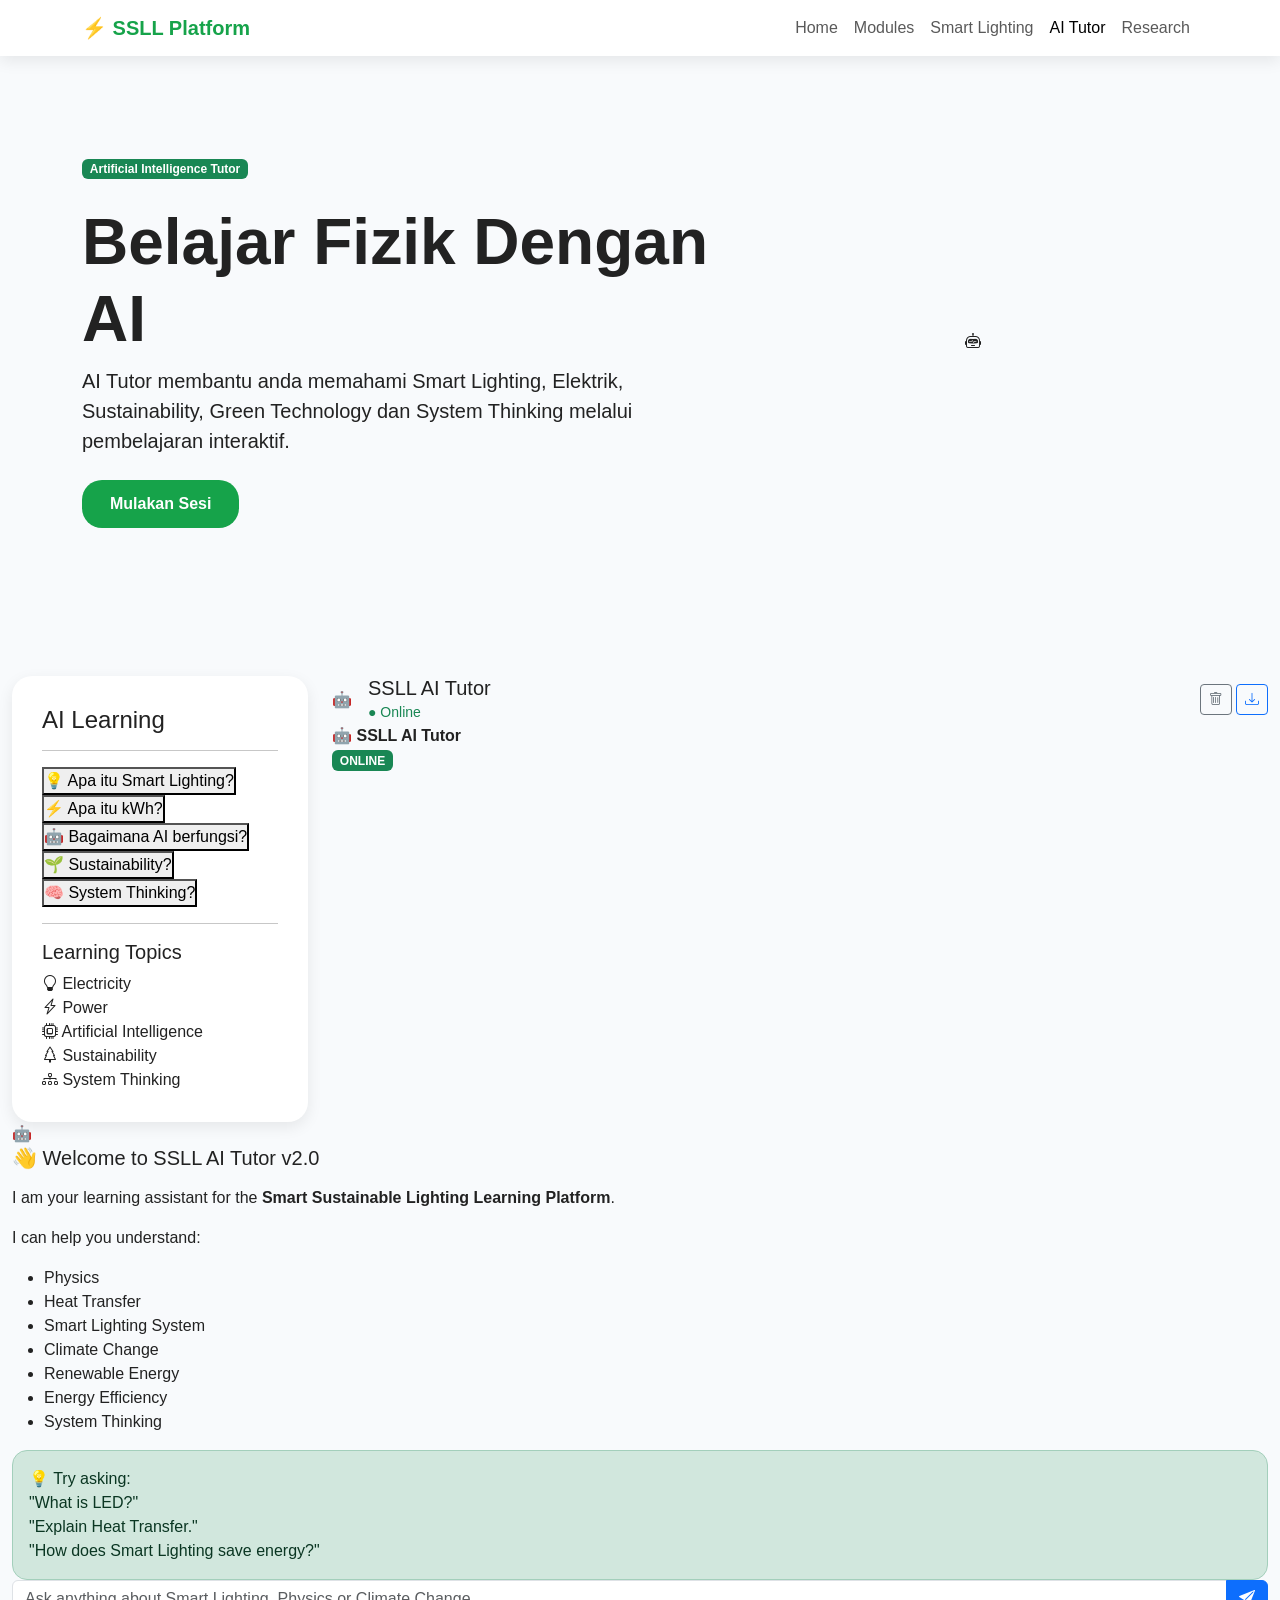
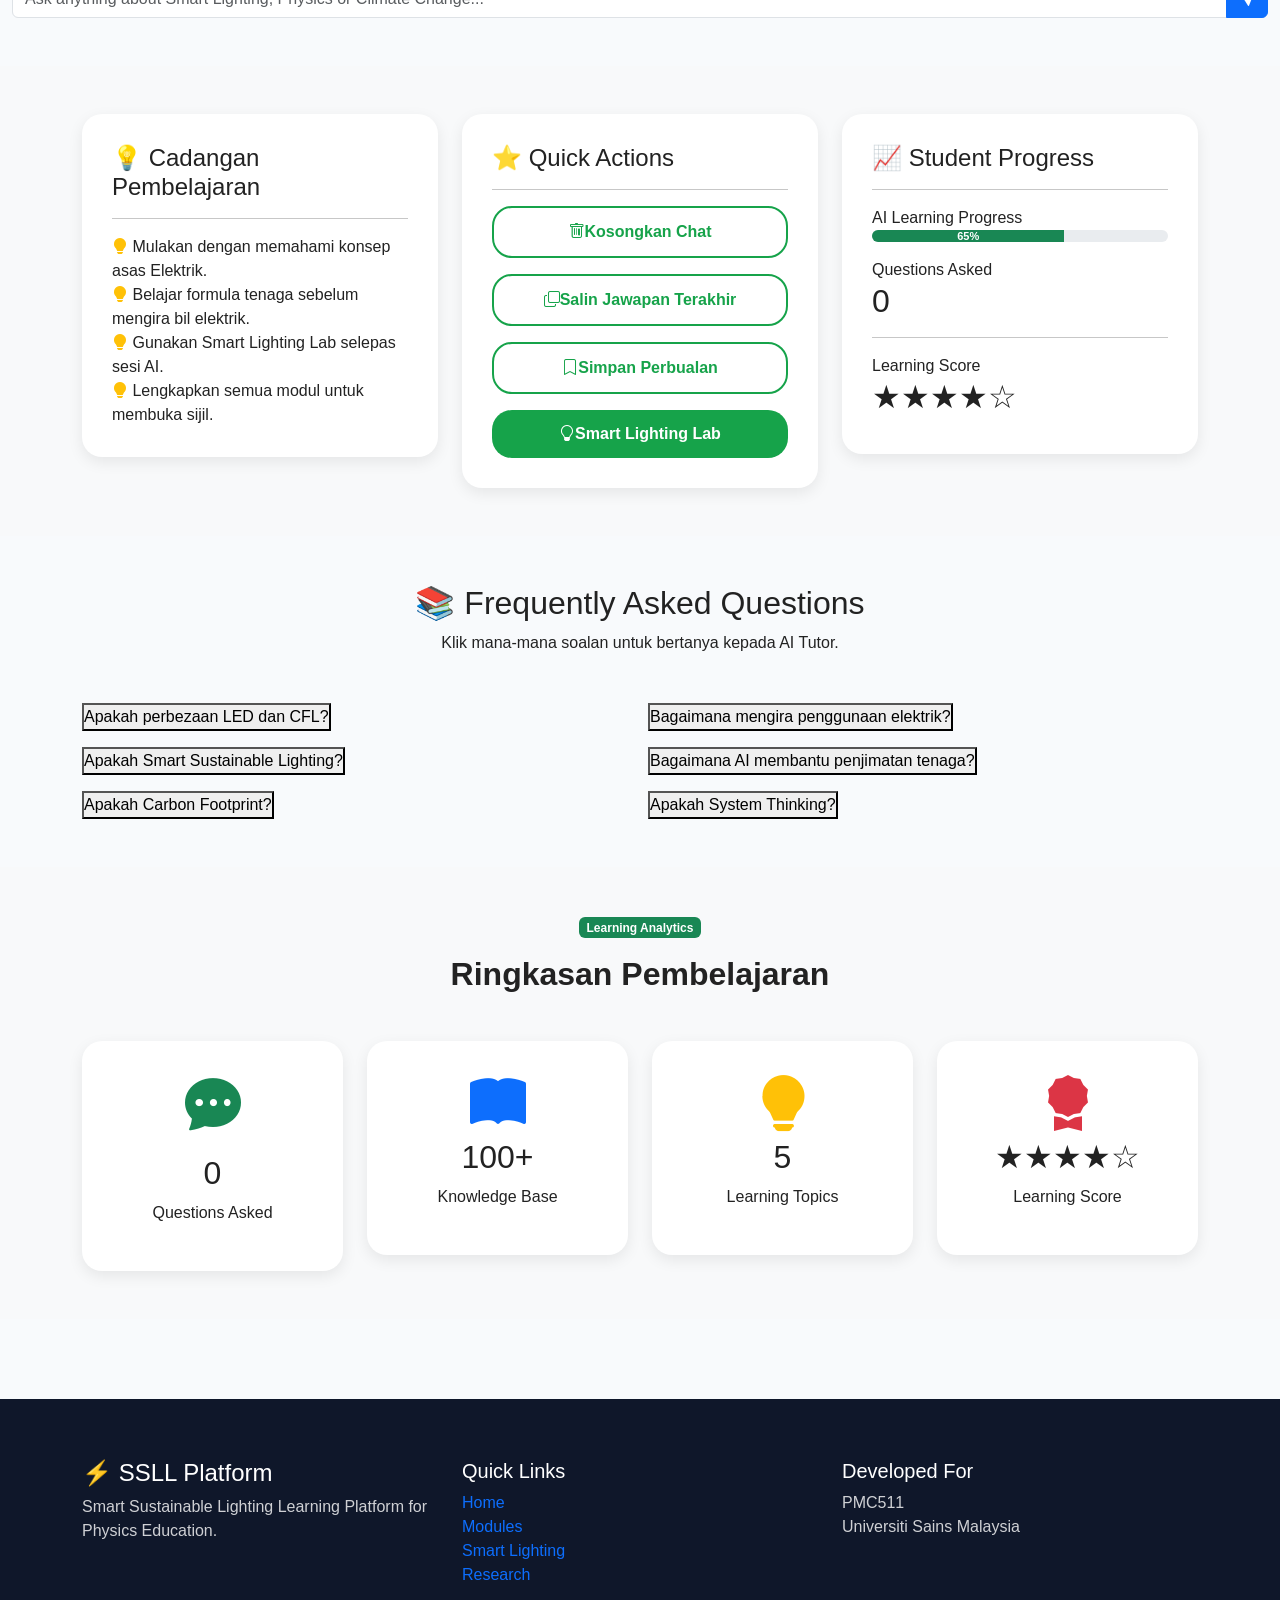
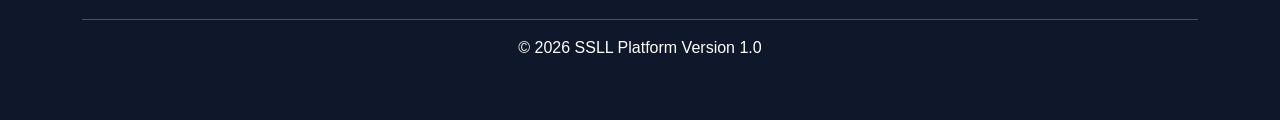
==== pages/ai-tutor.html @ 69289b0b "Initial SSLL Platform Final" ====
<!DOCTYPE html>
<html lang="ms">

<head>

<meta charset="UTF-8">
<meta name="viewport" content="width=device-width, initial-scale=1.0">

<title>AI Tutor | SSLL Platform</title>

<link href="https://cdn.jsdelivr.net/npm/bootstrap@5.3.3/dist/css/bootstrap.min.css" rel="stylesheet">

<link href="https://cdn.jsdelivr.net/npm/bootstrap-icons@1.11.3/font/bootstrap-icons.css" rel="stylesheet">

<link rel="stylesheet" href="../css/base/variables.css">
<link rel="stylesheet" href="../css/base/reset.css">
<link rel="stylesheet" href="../css/base/typography.css">

<link rel="stylesheet" href="../css/components/buttons.css">
<link rel="stylesheet" href="../css/components/cards.css">
<link rel="stylesheet" href="../css/components/navbar.css">

<link rel="stylesheet" href="../css/style.css">
<link rel="stylesheet" href="../css/responsive.css">

</head>

<body>

<nav class="navbar navbar-expand-lg ssll-navbar sticky-top">

<div class="container">

<a class="navbar-brand"

href="../index.html">

⚡ SSLL Platform

</a>

<button

class="navbar-toggler"

data-bs-toggle="collapse"

data-bs-target="#nav">

<span class="navbar-toggler-icon"></span>

</button>

<div

class="collapse navbar-collapse"

id="nav">

<ul class="navbar-nav ms-auto">

<li class="nav-item">

<a class="nav-link"

href="../index.html">

Home

</a>

</li>

<li class="nav-item">

<a class="nav-link"

href="modules.html">

Modules

</a>

</li>

<li class="nav-item">

<a class="nav-link"

href="smart-lighting.html">

Smart Lighting

</a>

</li>

<li class="nav-item">

<a class="nav-link active"

href="ai-tutor.html">

AI Tutor

</a>

</li>

<li class="nav-item">

<a class="nav-link"

href="research.html">

Research

</a>

</li>

</ul>

</div>

</div>

</nav>

<section class="hero ai-hero">

<div class="container">

<div class="row align-items-center">

<div class="col-lg-7">

<span class="badge bg-success">

Artificial Intelligence Tutor

</span>

<h1 class="display-3 fw-bold mt-4">

Belajar Fizik Dengan AI

</h1>

<p class="lead">

AI Tutor membantu anda memahami Smart Lighting, Elektrik, Sustainability, Green Technology dan System Thinking melalui pembelajaran interaktif.

</p>

<div class="mt-4">

<a

href="#chat"

class="ssll-btn">

Mulakan Sesi

</a>

</div>

</div>

<div class="col-lg-5 text-center">

<i class="bi bi-robot ai-robot"></i>

</div>

</div>

</div>

</section>

<section

id="chat"

class="py-5">

<div class="container-fluid">

<div class="row">

<div class="col-lg-3">

<div class="ssll-card sidebar-card">

<h4>

AI Learning

</h4>

<hr>

<button class="quick-btn">

💡 Apa itu Smart Lighting?

</button>

<button class="quick-btn">

⚡ Apa itu kWh?

</button>

<button class="quick-btn">

🤖 Bagaimana AI berfungsi?

</button>

<button class="quick-btn">

🌱 Sustainability?

</button>

<button class="quick-btn">

🧠 System Thinking?

</button>

<hr>

<h5>

Learning Topics

</h5>

<div class="topic-list">

<div>

<i class="bi bi-lightbulb"></i>

Electricity

</div>

<div>

<i class="bi bi-lightning-charge"></i>

Power

</div>

<div>

<i class="bi bi-cpu"></i>

Artificial Intelligence

</div>

<div>

<i class="bi bi-tree"></i>

Sustainability

</div>

<div>

<i class="bi bi-diagram-3"></i>

System Thinking

</div>

</div>

</div>

</div>

<div class="col-lg-9">

<div class="chat-card">

<div class="chat-header d-flex justify-content-between align-items-center">

    <div class="d-flex align-items-center">

        <div class="avatar me-3">🤖</div>

        <div>
            <h5 class="mb-0">SSLL AI Tutor</h5>
            <small class="text-success">● Online</small>
        </div>

    </div>

    <div>

        <button class="btn btn-sm btn-outline-secondary" id="clearChat">
            <i class="bi bi-trash"></i>
        </button>

        <button class="btn btn-sm btn-outline-primary" id="exportChat">
            <i class="bi bi-download"></i>
        </button>

    </div>

</div>

🤖

<strong>

SSLL AI Tutor

</strong>

</div>

<div>

<span class="badge bg-success">

ONLINE

</span>

</div>

</div>

<div

id="chatArea"

class="chat-area">

<div class="bot-message">

<div class="avatar">

🤖

</div>

<div class="bubble bot">

    <h5 class="mb-3">👋 Welcome to SSLL AI Tutor v2.0</h5>

    <p>
        I am your learning assistant for the
        <strong>Smart Sustainable Lighting Learning Platform</strong>.
    </p>

    <p>I can help you understand:</p>

    <ul class="mb-3">

        <li>Physics</li>

        <li>Heat Transfer</li>

        <li>Smart Lighting System</li>

        <li>Climate Change</li>

        <li>Renewable Energy</li>

        <li>Energy Efficiency</li>

        <li>System Thinking</li>

    </ul>

    <div class="alert alert-success mb-0">

        💡 Try asking:

        <br>

        "What is LED?"

        <br>

        "Explain Heat Transfer."

        <br>

        "How does Smart Lighting save energy?"

    </div>

</div>

</div>

</div>

<div class="chat-input">

    <div class="input-group">

        <input

            type="text"

            id="userInput"

            class="form-control"

            placeholder="Ask anything about Smart Lighting, Physics or Climate Change..."

            autocomplete="off">

        <button

            id="sendBtn"

            class="btn btn-primary">

            <i class="bi bi-send-fill"></i>

        </button>

    </div>

</div>

</div>

</div>

</div>

</div>

</section>
<!-- ===========================
AI TOOLS
=========================== -->

<section class="py-5 bg-light">

<div class="container">

<div class="row g-4">

<div class="col-lg-4">

<div class="ssll-card">

<h4>

💡 Cadangan Pembelajaran

</h4>

<hr>

<div class="tip-item">

<i class="bi bi-lightbulb-fill text-warning"></i>

<span>

Mulakan dengan memahami konsep asas Elektrik.

</span>

</div>

<div class="tip-item">

<i class="bi bi-lightbulb-fill text-warning"></i>

<span>

Belajar formula tenaga sebelum mengira bil elektrik.

</span>

</div>

<div class="tip-item">

<i class="bi bi-lightbulb-fill text-warning"></i>

<span>

Gunakan Smart Lighting Lab selepas sesi AI.

</span>

</div>

<div class="tip-item">

<i class="bi bi-lightbulb-fill text-warning"></i>

<span>

Lengkapkan semua modul untuk membuka sijil.

</span>

</div>

</div>

</div>

<div class="col-lg-4">

<div class="ssll-card">

<h4>

⭐ Quick Actions

</h4>

<hr>

<div class="d-grid gap-3">

<button

id="clearChat"

class="ssll-btn-outline">

<i class="bi bi-trash"></i>

Kosongkan Chat

</button>

<button

id="copyLast"

class="ssll-btn-outline">

<i class="bi bi-copy"></i>

Salin Jawapan Terakhir

</button>

<button

id="saveChat"

class="ssll-btn-outline">

<i class="bi bi-bookmark"></i>

Simpan Perbualan

</button>

<a

href="smart-lighting.html"

class="ssll-btn">

<i class="bi bi-lightbulb"></i>

Smart Lighting Lab

</a>

</div>

</div>

</div>

<div class="col-lg-4">

<div class="ssll-card">

<h4>

📈 Student Progress

</h4>

<hr>

<label>

AI Learning Progress

</label>

<div class="progress mb-3">

<div

class="progress-bar bg-success"

style="width:65%">

65%

</div>

</div>

<label>

Questions Asked

</label>

<h2

id="questionCounter">

0

</h2>

<hr>

<label>

Learning Score

</label>

<h2>

★★★★☆

</h2>

</div>

</div>

</div>

</div>

</section>

<!-- ===========================
POPULAR QUESTIONS
=========================== -->

<section class="py-5">

<div class="container">

<div class="text-center mb-5">

<h2>

📚 Frequently Asked Questions

</h2>

<p>

Klik mana-mana soalan untuk bertanya kepada AI Tutor.

</p>

</div>

<div class="row g-3">

<div class="col-md-6">

<button

class="faq-btn">

Apakah perbezaan LED dan CFL?

</button>

</div>

<div class="col-md-6">

<button

class="faq-btn">

Bagaimana mengira penggunaan elektrik?

</button>

</div>

<div class="col-md-6">

<button

class="faq-btn">

Apakah Smart Sustainable Lighting?

</button>

</div>

<div class="col-md-6">

<button

class="faq-btn">

Bagaimana AI membantu penjimatan tenaga?

</button>

</div>

<div class="col-md-6">

<button

class="faq-btn">

Apakah Carbon Footprint?

</button>

</div>

<div class="col-md-6">

<button

class="faq-btn">

Apakah System Thinking?

</button>

</div>

</div>

</div>

</section>
<!-- ===========================
LEARNING ANALYTICS
=========================== -->

<section class="py-5 bg-light">

    <div class="container">

        <div class="text-center mb-5">

            <span class="badge bg-success">

                Learning Analytics

            </span>

            <h2 class="fw-bold mt-3">

                Ringkasan Pembelajaran

            </h2>

        </div>

        <div class="row g-4">

            <div class="col-md-3">

                <div class="ssll-card text-center">

                    <i class="bi bi-chat-dots-fill display-4 text-success"></i>

                    <h2 id="analyticsQuestions" class="mt-3">

                        0

                    </h2>

                    <p>

                        Questions Asked

                    </p>

                </div>

            </div>

            <div class="col-md-3">

                <div class="ssll-card text-center">

                    <i class="bi bi-book-fill display-4 text-primary"></i>

                    <h2>

                        100+

                    </h2>

                    <p>

                        Knowledge Base

                    </p>

                </div>

            </div>

            <div class="col-md-3">

                <div class="ssll-card text-center">

                    <i class="bi bi-lightbulb-fill display-4 text-warning"></i>

                    <h2>

                        5

                    </h2>

                    <p>

                        Learning Topics

                    </p>

                </div>

            </div>

            <div class="col-md-3">

                <div class="ssll-card text-center">

                    <i class="bi bi-award-fill display-4 text-danger"></i>

                    <h2>

                        ★★★★☆

                    </h2>

                    <p>

                        Learning Score

                    </p>

                </div>

            </div>

        </div>

    </div>

</section>

<!-- ===========================
FOOTER
=========================== -->

<footer class="footer">

    <div class="container">

        <div class="row">

            <div class="col-lg-4">

                <h4>

                    ⚡ SSLL Platform

                </h4>

                <p>

                    Smart Sustainable Lighting Learning Platform

                    for Physics Education.

                </p>

            </div>

            <div class="col-lg-4">

                <h5>

                    Quick Links

                </h5>

                <ul class="list-unstyled">

                    <li><a href="../index.html">Home</a></li>

                    <li><a href="modules.html">Modules</a></li>

                    <li><a href="smart-lighting.html">Smart Lighting</a></li>

                    <li><a href="research.html">Research</a></li>

                </ul>

            </div>

            <div class="col-lg-4">

                <h5>

                    Developed For

                </h5>

                <p>

                    PMC511

                    <br>

                    Universiti Sains Malaysia

                </p>

            </div>

        </div>

        <hr>

        <div class="text-center">

            © 2026 SSLL Platform Version 1.0

        </div>

    </div>

</footer>

<script src="https://cdn.jsdelivr.net/npm/bootstrap@5.3.3/dist/js/bootstrap.bundle.min.js"></script>

<script src="../assets/js/core/utils.js"></script>
<script src="../assets/js/core/storage.js"></script>
<script src="../assets/js/core/toast.js"></script>
<script src="../assets/js/core/loading.js"></script>
<script src="../assets/js/core/modal.js"></script>
<script src="../assets/js/core/theme.js"></script>
<script src="../assets/js/core/app.js"></script>

<script src="../assets/js/ai-knowledge.js"></script>
<script src="../assets/js/ai.js"></script>

</body>

</html>
---- css/base/variables.css ----
:root{

/* ===========================
COLORS
=========================== */

--primary:#16A34A;

--primary-dark:#15803D;

--secondary:#0F172A;

--accent:#22C55E;

--warning:#F59E0B;

--danger:#DC2626;

--info:#0EA5E9;

--light:#F8FAFC;

--white:#FFFFFF;

--gray:#64748B;

--border:#E5E7EB;

/* ===========================
SHADOW
=========================== */

--shadow-sm:0 5px 15px rgba(0,0,0,.08);

--shadow-md:0 10px 30px rgba(0,0,0,.10);

--shadow-lg:0 20px 40px rgba(0,0,0,.12);

/* ===========================
RADIUS
=========================== */

--radius:20px;

/* ===========================
TRANSITION
=========================== */

--transition:.3s ease;

}
---- css/base/typography.css ----
*{

margin:0;

padding:0;

box-sizing:border-box;

}

html{

scroll-behavior:smooth;

}

body{

font-family:"Segoe UI",sans-serif;

background:var(--light);

color:var(--secondary);

overflow-x:hidden;

}

a{

text-decoration:none;

}

img{

max-width:100%;

display:block;

}
---- css/components/buttons.css ----
/* ======================================
SSLL BUTTONS
====================================== */

.ssll-btn{

display:inline-flex;

align-items:center;

justify-content:center;

padding:12px 28px;

background:var(--primary);

color:var(--white);

border:none;

border-radius:var(--radius);

font-weight:600;

transition:var(--transition);

cursor:pointer;

text-decoration:none;

}

.ssll-btn:hover{

background:var(--primary-dark);

transform:translateY(-2px);

box-shadow:var(--shadow-md);

color:var(--white);

}

.ssll-btn-outline{

display:inline-flex;

align-items:center;

justify-content:center;

padding:12px 28px;

background:transparent;

border:2px solid var(--primary);

color:var(--primary);

border-radius:var(--radius);

font-weight:600;

transition:var(--transition);

text-decoration:none;

}

.ssll-btn-outline:hover{

background:var(--primary);

color:white;

}
---- css/components/cards.css ----
/* ======================================
SSLL CARD
====================================== */

.ssll-card{

background:white;

border-radius:var(--radius);

padding:30px;

box-shadow:var(--shadow-sm);

transition:var(--transition);

border:none;

}

.ssll-card:hover{

transform:translateY(-8px);

box-shadow:var(--shadow-lg);

}

.ssll-card-title{

font-size:22px;

font-weight:700;

margin-bottom:15px;

}

.ssll-card-icon{

font-size:55px;

color:var(--primary);

margin-bottom:20px;

}
---- css/components/navbar.css ----
/* ======================================
NAVBAR
====================================== */

.ssll-navbar{

background:white;

box-shadow:var(--shadow-sm);

}

.ssll-navbar .navbar-brand{

font-weight:700;

color:var(--primary);

}

.ssll-navbar .nav-link{

font-weight:500;

transition:var(--transition);

}

.ssll-navbar .nav-link:hover{

color:var(--primary);

}
---- css/style.css ----
*{
    margin:0;
    padding:0;
    box-sizing:border-box;
}

body{
    font-family:'Poppins',sans-serif;
    background:#f8fafc;
    color:#222;
}

.hero{

    padding:100px 0;

}

.hero-title{

    font-size:54px;
    font-weight:700;
    line-height:1.2;

}

.hero-text{

    margin-top:25px;
    font-size:18px;
    line-height:1.8;
    color:#666;

}

.hero-card{

    background:white;

    border-radius:25px;

    padding:60px;

    box-shadow:0 15px 40px rgba(0,0,0,.08);

}

.hero-house{

    font-size:170px;

    color:#16a34a;

}
/* ===========================
STATISTICS
=========================== */

.stat-card{

    background:#fff;

    border-radius:20px;

    padding:35px;

    text-align:center;

    box-shadow:0 10px 30px rgba(0,0,0,.08);

    transition:.3s;

    height:100%;

}

.stat-card:hover{

    transform:translateY(-10px);

}

.stat-icon{

    font-size:55px;

    margin-bottom:20px;

}

.stat-card h2{

    font-size:42px;

    font-weight:700;

}

.stat-card p{

    margin-top:10px;

    color:#666;

}
/* ===========================
ABOUT
=========================== */

#about{

padding:100px 0;

}

.about-card{

background:#fff;

padding:50px;

border-radius:25px;

box-shadow:0 15px 40px rgba(0,0,0,.08);

transition:.3s;

}

.about-card:hover{

transform:translateY(-10px);

}

.about-icon{

font-size:150px;

color:#16A34A;

}

#about p{

line-height:1.9;

color:#666;

}
/* ===========================
FEATURES
=========================== */

.feature-card{

    background:#fff;

    border-radius:20px;

    padding:35px;

    text-align:center;

    height:100%;

    box-shadow:0 10px 30px rgba(0,0,0,.08);

    transition:.3s;

}

.feature-card:hover{

    transform:translateY(-10px);

}

.feature-icon{

    font-size:60px;

    margin-bottom:20px;

}

.feature-card h4{

    margin-bottom:15px;

    font-weight:600;

}

.feature-card p{

    color:#666;

    line-height:1.8;

}
/* ===========================
MODULES
=========================== */

.module-card{

    background:#fff;

    border-radius:20px;

    padding:35px;

    text-align:center;

    box-shadow:0 10px 30px rgba(0,0,0,.08);

    transition:.3s;

    position:relative;

    height:100%;

}

.module-card:hover{

    transform:translateY(-10px);

}

.module-number{

    position:absolute;

    top:20px;

    right:20px;

    width:40px;

    height:40px;

    border-radius:50%;

    background:#16A34A;

    color:white;

    display:flex;

    justify-content:center;

    align-items:center;

    font-weight:700;

}

.module-icon{

    font-size:70px;

    color:#16A34A;

    margin:25px 0;

}

.module-card h4{

    font-weight:700;

}

.module-card h6{

    color:#16A34A;

    margin-bottom:20px;

}

.module-card p{

    color:#666;

    line-height:1.8;

}
/* ===========================
LEARNING JOURNEY
=========================== */

#journey{

padding:100px 0;

}

.journey-step{

text-align:center;

}

.journey-circle{

width:90px;

height:90px;

margin:auto;

border-radius:50%;

background:white;

box-shadow:0 10px 30px rgba(0,0,0,.08);

display:flex;

align-items:center;

justify-content:center;

font-size:32px;

font-weight:700;

color:#16A34A;

transition:.3s;

margin-bottom:20px;

}

.journey-circle:hover{

transform:scale(1.1);

background:#16A34A;

color:white;

}

.journey-step h6{

font-weight:600;

}
/* ===========================
PROGRESS DASHBOARD
=========================== */

#progress{

padding:100px 0;

}

.progress-dashboard{

background:white;

padding:40px;

border-radius:20px;

box-shadow:0 15px 40px rgba(0,0,0,.08);

}

.progress-item{

margin-bottom:30px;

}

.progress-item span{

display:block;

font-weight:600;

margin-bottom:10px;

}

.progress{

height:12px;

border-radius:20px;

}
/* ===========================
SMART LIGHTING
=========================== */

.lighting-card{

    background:#fff;

    border-radius:20px;

    padding:40px;

    text-align:center;

    box-shadow:0 10px 30px rgba(0,0,0,.08);

    transition:.3s;

    height:100%;

}

.lighting-card:hover{

    transform:translateY(-10px);

}

.lighting-icon{

    font-size:70px;

    color:#16A34A;

    margin-bottom:20px;

}

.lighting-card h4{

    margin-bottom:15px;

    font-weight:700;

}

.lighting-card p{

    color:#666;

    line-height:1.8;

}
/* ===========================
AI TUTOR
=========================== */

.chat-demo{

background:#fff;

padding:35px;

border-radius:20px;

box-shadow:0 10px 30px rgba(0,0,0,.08);

}

.chat-user{

background:#16A34A;

color:white;

padding:15px 20px;

border-radius:15px;

margin-bottom:20px;

width:80%;

margin-left:auto;

}

.chat-ai{

background:#f3f4f6;

padding:15px 20px;

border-radius:15px;

width:90%;

}
/* ===========================
FOOTER
=========================== */

.footer{

background:#0f172a;

color:white;

padding:60px 0;

margin-top:80px;

}

.footer p{

opacity:.8;

margin-bottom:8px;

}
/* ===========================
MODULE DETAIL
=========================== */

.module-detail-card{

background:#fff;

padding:40px;

border-radius:20px;

box-shadow:0 10px 30px rgba(0,0,0,.08);

height:100%;

transition:.3s;

}

.module-detail-card:hover{

transform:translateY(-10px);

}

.module-detail-card h3{

margin-bottom:20px;

font-weight:700;

}

.module-detail-card ul{

padding-left:20px;

line-height:2;

margin:25px 0;

}
/* ===========================
QUIZ
=========================== */

.quiz-card{

background:#fff;

padding:40px;

border-radius:20px;

box-shadow:0 10px 30px rgba(0,0,0,.08);

}

.progress{

height:12px;

border-radius:20px;

}
/* SMART LIGHTING */

.lighting-lab,
.lighting-info{

background:#fff;

padding:40px;

border-radius:20px;

box-shadow:0 10px 30px rgba(0,0,0,.08);

}

#lampIcon{

font-size:180px;

transition:.3s;

}

.lamp-off{

color:#bdbdbd;

}

.lamp-on{

color:#FFD54F;

text-shadow:0 0 40px #FFD54F;

}
/* ===========================
SMART LIGHTING DASHBOARD
=========================== */

.table th{

width:45%;

}

.alert{

border-radius:15px;

}

.card{

border-radius:20px;

}

.table{

margin-bottom:0;

}

#savingValue{

font-size:42px;

font-weight:700;

}
/* ===================================
MODULE CARDS
=================================== */

.module-card{

border:0;

border-radius:20px;

transition:.3s;

}

.module-card:hover{

transform:translateY(-8px);

box-shadow:0 15px 35px rgba(0,0,0,.15);

}

.progress{

height:12px;

border-radius:20px;

}

.progress-bar{

font-size:11px;

font-weight:600;

}
/* ===========================
CHECKLIST
=========================== */

.form-check{

padding:12px;

border-bottom:1px solid #ececec;

}

.list-group-item{

padding:18px;

font-size:16px;

}
/* ===================================
AI CHAT
=================================== */

.chat-window{

background:white;

padding:30px;

border-radius:20px;

box-shadow:0 10px 30px rgba(0,0,0,.08);

min-height:650px;

display:flex;

flex-direction:column;

}

#chatMessages{

flex:1;

overflow-y:auto;

margin-bottom:20px;

}

.ai-message,
.user-message{

display:flex;

margin-bottom:20px;

}

.user-message{

justify-content:flex-end;

}

.chat-avatar{

width:50px;

height:50px;

border-radius:50%;

background:#16A34A;

color:white;

display:flex;

align-items:center;

justify-content:center;

font-size:24px;

margin-right:15px;

}

.chat-bubble{

padding:15px 20px;

border-radius:18px;

max-width:80%;

line-height:1.7;

}

.chat-bubble.ai{

background:#f3f4f6;

}

.chat-bubble.user{

background:#16A34A;

color:white;

}

.quick-question{

text-align:left;

}
---- css/responsive.css ----
@media(max-width:992px){

.hero{

padding:70px 0;

}

.hero-title{

font-size:38px;

}

.hero-house{

font-size:120px;

margin-top:40px;

}

}
.stat-card{

margin-bottom:20px;

}
.about-icon{

font-size:100px;

margin-top:30px;

}
.feature-card{

margin-bottom:20px;

}
.module-card{

margin-bottom:25px;

}
.journey-circle{

width:70px;

height:70px;

font-size:24px;

margin-bottom:15px;

}
.progress-dashboard{

margin-top:40px;

}
.lighting-card{

margin-bottom:25px;

}
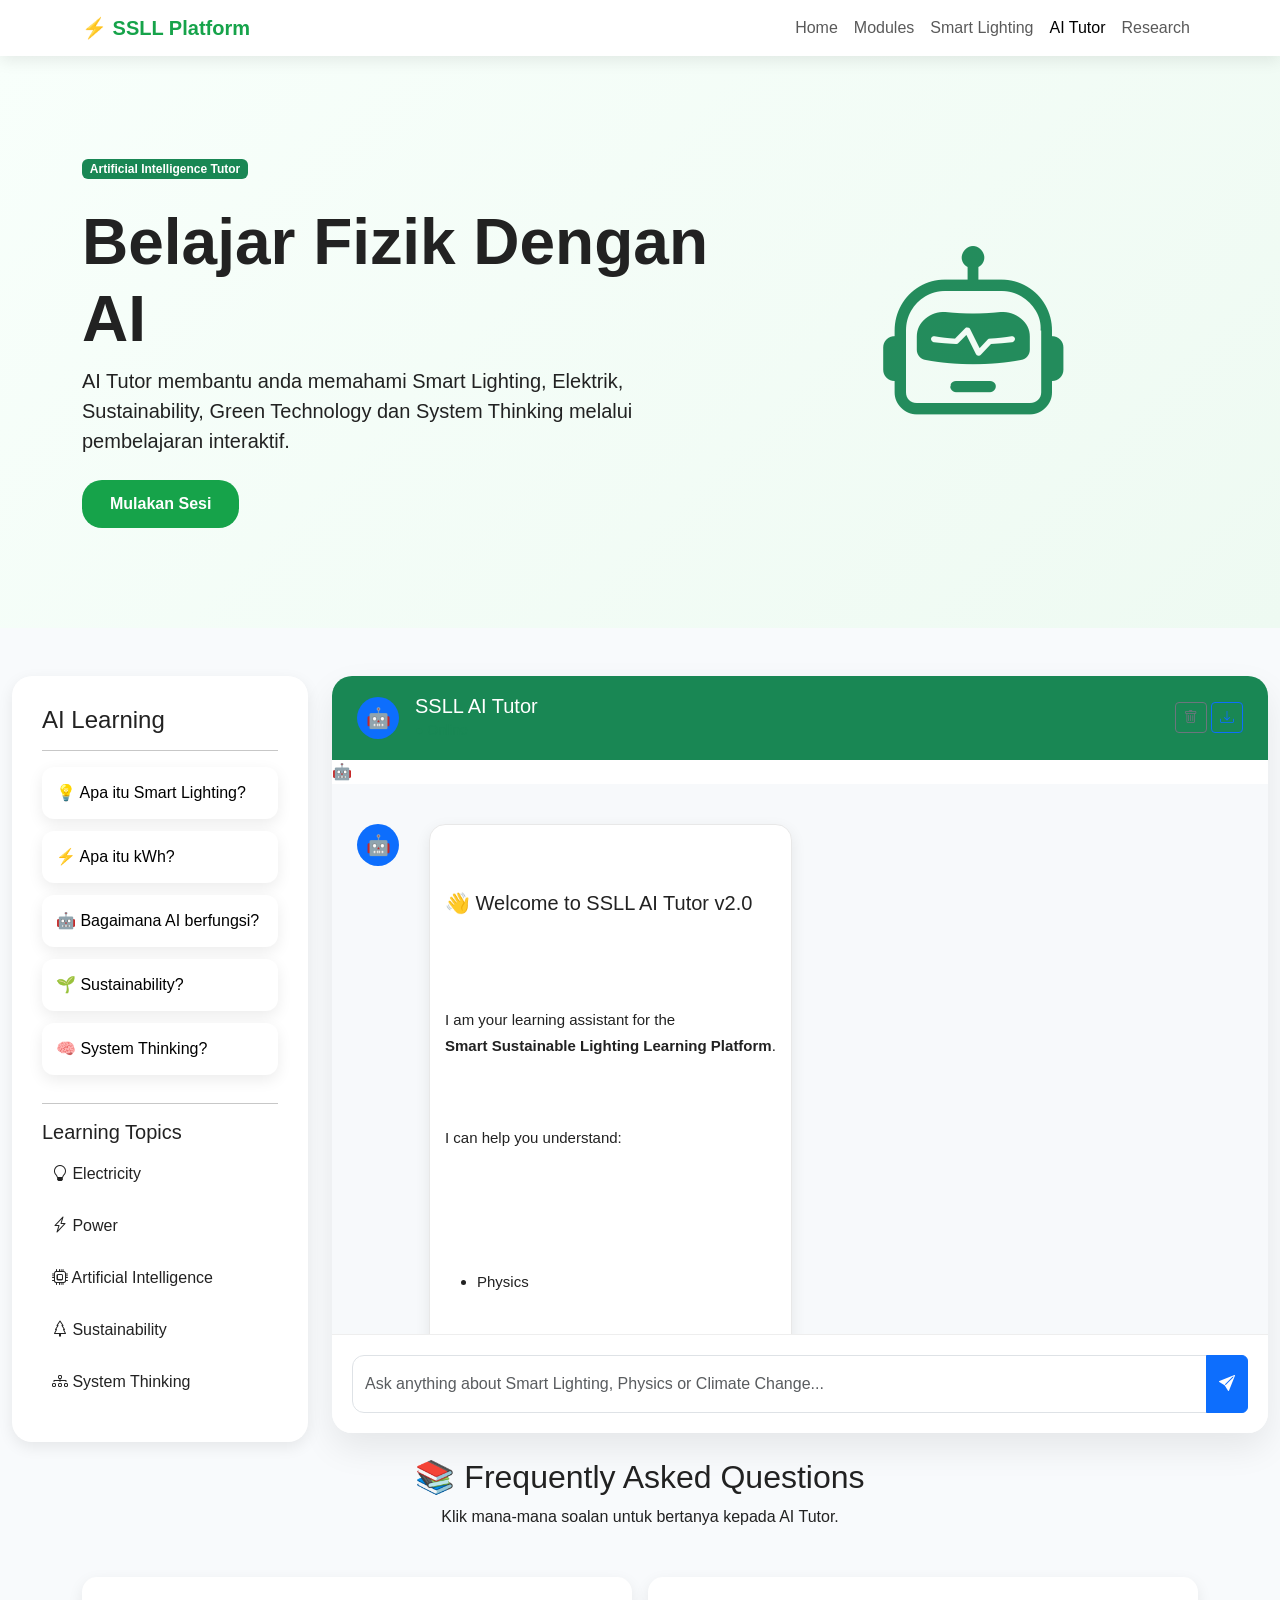
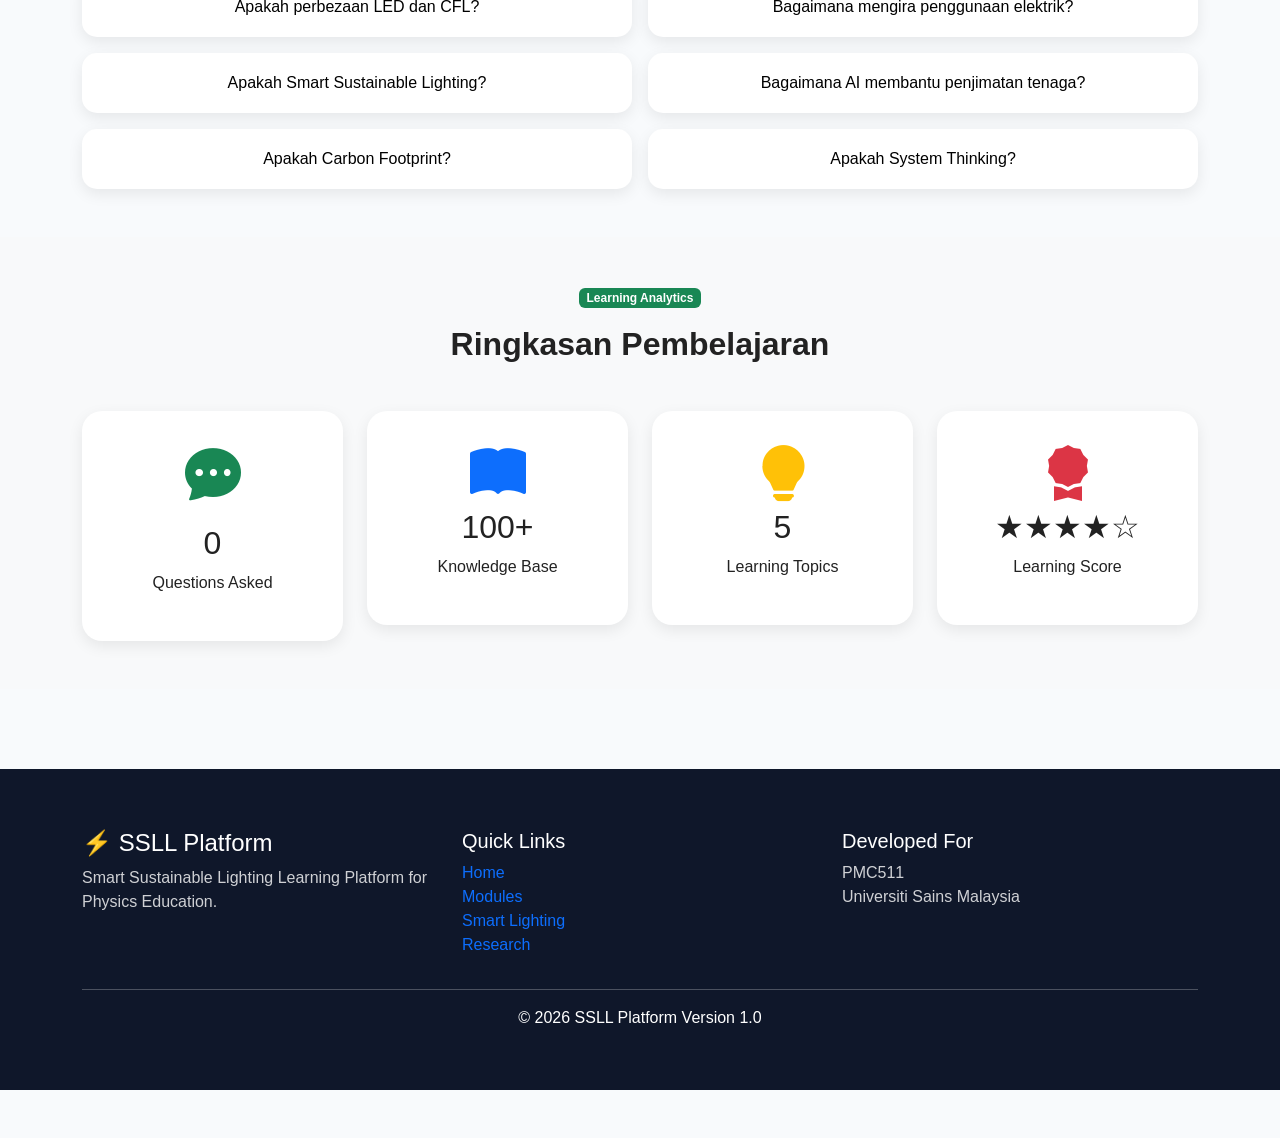
==== commit 91d6da8b: "Update ai-tutor.html" ====
--- a/pages/ai-tutor.html
+++ b/pages/ai-tutor.html
@@ -20,6 +20,8 @@
 <link rel="stylesheet" href="../css/components/cards.css">
 <link rel="stylesheet" href="../css/components/navbar.css">
 
+<link rel="stylesheet" href="../css/pages/ai.css">
+
 <link rel="stylesheet" href="../css/style.css">
 <link rel="stylesheet" href="../css/responsive.css">
 
@@ -169,7 +171,7 @@
 
 </div>
 
-<div class="col-lg-5 text-center">
+<div class="col-lg-5 d-flex justify-content-center align-items-center">
 
 <i class="bi bi-robot ai-robot"></i>
 
@@ -322,25 +324,6 @@
 
 🤖
 
-<strong>
-
-SSLL AI Tutor
-
-</strong>
-
-</div>
-
-<div>
-
-<span class="badge bg-success">
-
-ONLINE
-
-</span>
-
-</div>
-
-</div>
 
 <div
 
@@ -447,224 +430,11 @@
 
 </div>
 
-</section>
-<!-- ===========================
-AI TOOLS
-=========================== -->
-
-<section class="py-5 bg-light">
-
-<div class="container">
-
-<div class="row g-4">
-
-<div class="col-lg-4">
-
-<div class="ssll-card">
-
-<h4>
-
-💡 Cadangan Pembelajaran
-
-</h4>
-
-<hr>
-
-<div class="tip-item">
-
-<i class="bi bi-lightbulb-fill text-warning"></i>
-
-<span>
-
-Mulakan dengan memahami konsep asas Elektrik.
-
-</span>
-
-</div>
-
-<div class="tip-item">
-
-<i class="bi bi-lightbulb-fill text-warning"></i>
-
-<span>
-
-Belajar formula tenaga sebelum mengira bil elektrik.
-
-</span>
-
-</div>
-
-<div class="tip-item">
-
-<i class="bi bi-lightbulb-fill text-warning"></i>
-
-<span>
-
-Gunakan Smart Lighting Lab selepas sesi AI.
-
-</span>
-
-</div>
-
-<div class="tip-item">
-
-<i class="bi bi-lightbulb-fill text-warning"></i>
-
-<span>
-
-Lengkapkan semua modul untuk membuka sijil.
-
-</span>
-
-</div>
-
-</div>
-
-</div>
-
-<div class="col-lg-4">
-
-<div class="ssll-card">
-
-<h4>
-
-⭐ Quick Actions
-
-</h4>
-
-<hr>
-
-<div class="d-grid gap-3">
-
-<button
-
-id="clearChat"
-
-class="ssll-btn-outline">
-
-<i class="bi bi-trash"></i>
-
-Kosongkan Chat
-
-</button>
-
-<button
-
-id="copyLast"
-
-class="ssll-btn-outline">
-
-<i class="bi bi-copy"></i>
-
-Salin Jawapan Terakhir
-
-</button>
-
-<button
-
-id="saveChat"
-
-class="ssll-btn-outline">
-
-<i class="bi bi-bookmark"></i>
-
-Simpan Perbualan
-
-</button>
-
-<a
-
-href="smart-lighting.html"
-
-class="ssll-btn">
-
-<i class="bi bi-lightbulb"></i>
-
-Smart Lighting Lab
-
-</a>
-
-</div>
-
-</div>
-
-</div>
-
-<div class="col-lg-4">
-
-<div class="ssll-card">
-
-<h4>
-
-📈 Student Progress
-
-</h4>
-
-<hr>
-
-<label>
-
-AI Learning Progress
-
-</label>
-
-<div class="progress mb-3">
-
-<div
-
-class="progress-bar bg-success"
-
-style="width:65%">
-
-65%
-
-</div>
-
-</div>
-
-<label>
-
-Questions Asked
-
-</label>
-
-<h2
-
-id="questionCounter">
-
-0
-
-</h2>
-
-<hr>
-
-<label>
-
-Learning Score
-
-</label>
-
-<h2>
-
-★★★★☆
-
-</h2>
-
-</div>
-
-</div>
-
-</div>
-
-</div>
-
-</section>
-
 <!-- ===========================
 POPULAR QUESTIONS
 =========================== -->
 
-<section class="py-5">
+<section class="pt-3 pb-5">
 
 <div class="container">
 
--- a/css/pages/ai.css
+++ b/css/pages/ai.css
@@ -0,0 +1,474 @@
+/* =====================================================
+SSLL AI TUTOR
+Version 1.1
+===================================================== */
+
+/* HERO */
+
+.ai-hero{
+
+padding:70px 0;
+
+background:linear-gradient(135deg,#f8fffb,#eefaf2);
+
+}
+
+.ai-robot{
+
+    font-size:180px;
+
+    color:#198754;
+
+    display:inline-block;
+
+    opacity:0.95;
+
+}
+
+@keyframes floatRobot{
+
+0%{transform:translateY(0);}
+50%{transform:translateY(-12px);}
+100%{transform:translateY(0);}
+
+}
+
+/* SIDEBAR */
+
+.sidebar-card{
+
+position:sticky;
+
+top:90px;
+
+}
+
+.quick-btn{
+
+width:100%;
+
+padding:14px;
+
+margin-bottom:12px;
+
+background:white;
+
+border:none;
+
+border-radius:12px;
+
+box-shadow:0 5px 15px rgba(0,0,0,.08);
+
+cursor:pointer;
+
+transition:.3s;
+
+text-align:left;
+
+}
+
+.quick-btn:hover{
+
+background:#198754;
+
+color:white;
+
+transform:translateX(5px);
+
+}
+
+.topic-list div{
+
+padding:10px;
+
+margin-bottom:8px;
+
+border-radius:10px;
+
+transition:.3s;
+
+}
+
+.topic-list div:hover{
+
+background:#eefaf2;
+
+}
+
+/* CHAT */
+
+.chat-card{
+
+background:white;
+
+border-radius:20px;
+
+overflow:hidden;
+
+box-shadow:0 15px 35px rgba(0,0,0,.08);
+
+}
+
+.chat-header{
+
+padding:18px 25px;
+
+background:#198754;
+
+color:white;
+
+display:flex;
+
+justify-content:space-between;
+
+align-items:center;
+
+}
+
+.chat-area{
+
+height:550px;
+
+overflow-y:auto;
+
+padding:25px;
+
+background:#f7f9fb;
+
+}
+
+/* MESSAGE */
+
+.bot-message,
+.user-message{
+
+display:flex;
+
+margin-bottom:25px;
+
+align-items:flex-start;
+
+}
+
+.user-message{
+
+justify-content:flex-end;
+
+}
+
+.avatar{
+
+width:50px;
+
+height:50px;
+
+border-radius:50%;
+
+display:flex;
+
+justify-content:center;
+
+align-items:center;
+
+background:#198754;
+
+color:white;
+
+font-size:22px;
+
+margin-right:15px;
+
+flex-shrink:0;
+
+}
+
+.user-message .avatar{
+
+margin-right:0;
+
+margin-left:15px;
+
+background:#2563eb;
+
+}
+
+.bubble{
+
+padding:18px;
+
+border-radius:18px;
+
+max-width:75%;
+
+line-height:1.7;
+
+font-size:15px;
+
+white-space:pre-line;
+
+word-break:break-word;
+
+}
+
+.bot{
+
+background:white;
+
+box-shadow:0 5px 15px rgba(0,0,0,.08);
+
+}
+
+.user{
+
+background:#198754;
+
+color:white;
+
+}
+
+/* INPUT */
+
+.chat-input{
+
+padding:20px;
+
+background:white;
+
+border-top:1px solid #eee;
+
+}
+
+.chat-input input{
+
+height:58px;
+
+border-radius:12px;
+
+}
+
+.chat-input button{
+
+margin-left:10px;
+
+}
+
+/* FAQ */
+
+.faq-btn{
+
+width:100%;
+
+padding:18px;
+
+border:none;
+
+border-radius:15px;
+
+background:white;
+
+box-shadow:0 5px 15px rgba(0,0,0,.08);
+
+cursor:pointer;
+
+transition:.3s;
+
+}
+
+.faq-btn:hover{
+
+background:#198754;
+
+color:white;
+
+}
+
+/* TIP */
+
+.tip-item{
+
+display:flex;
+
+gap:15px;
+
+padding:15px 0;
+
+border-bottom:1px solid #eee;
+
+}
+
+.tip-item:last-child{
+
+border:none;
+
+}
+
+/* TYPING */
+
+.typing-dot{
+
+display:inline-block;
+
+animation:typing 1.2s infinite;
+
+font-size:20px;
+
+margin-right:4px;
+
+}
+
+.typing-dot:nth-child(2){
+
+animation-delay:.2s;
+
+}
+
+.typing-dot:nth-child(3){
+
+animation-delay:.4s;
+
+}
+
+@keyframes typing{
+
+0%{opacity:.2;}
+
+50%{
+
+opacity:1;
+
+transform:translateY(-3px);
+
+}
+
+100%{
+
+opacity:.2;
+
+}
+
+}
+
+/* SCROLLBAR */
+
+.chat-area::-webkit-scrollbar{
+
+width:8px;
+
+}
+
+.chat-area::-webkit-scrollbar-thumb{
+
+background:#198754;
+
+border-radius:20px;
+
+}
+
+/* MOBILE */
+
+@media(max-width:992px){
+
+.sidebar-card{
+
+position:relative;
+
+top:0;
+
+margin-bottom:30px;
+
+}
+
+.ai-robot{
+
+font-size:120px;
+
+margin-top:40px;
+
+}
+
+.chat-area{
+
+height:420px;
+
+}
+
+.bubble{
+
+max-width:90%;
+
+}
+
+}
+.user-message{
+
+    display:flex;
+
+    justify-content:flex-end;
+
+    margin:15px 0;
+
+}
+
+.bot-message{
+
+    display:flex;
+
+    gap:15px;
+
+    margin:15px 0;
+
+}
+
+.avatar{
+
+    width:42px;
+
+    height:42px;
+
+    border-radius:50%;
+
+    background:#0d6efd;
+
+    color:#fff;
+
+    display:flex;
+
+    justify-content:center;
+
+    align-items:center;
+
+    font-size:20px;
+
+}
+
+.bubble{
+
+    max-width:75%;
+
+    padding:15px;
+
+    border-radius:16px;
+
+}
+
+.bubble.user{
+
+    background:#0d6efd;
+
+    color:#fff;
+
+}
+
+.bubble.bot{
+
+    background:#ffffff;
+
+    border:1px solid #e8e8e8;
+
+}
+
+#chatArea{
+
+    scroll-behavior:smooth;
+
+}
--- a/css/style.css
+++ b/css/style.css
@@ -811,4 +811,11 @@
 
 text-align:left;
 
+}
+/* Hero Icon - Modules */
+.hero-module{
+    font-size:180px;
+    color:#198754;
+    opacity:0.95;
+    display:inline-block;
 }
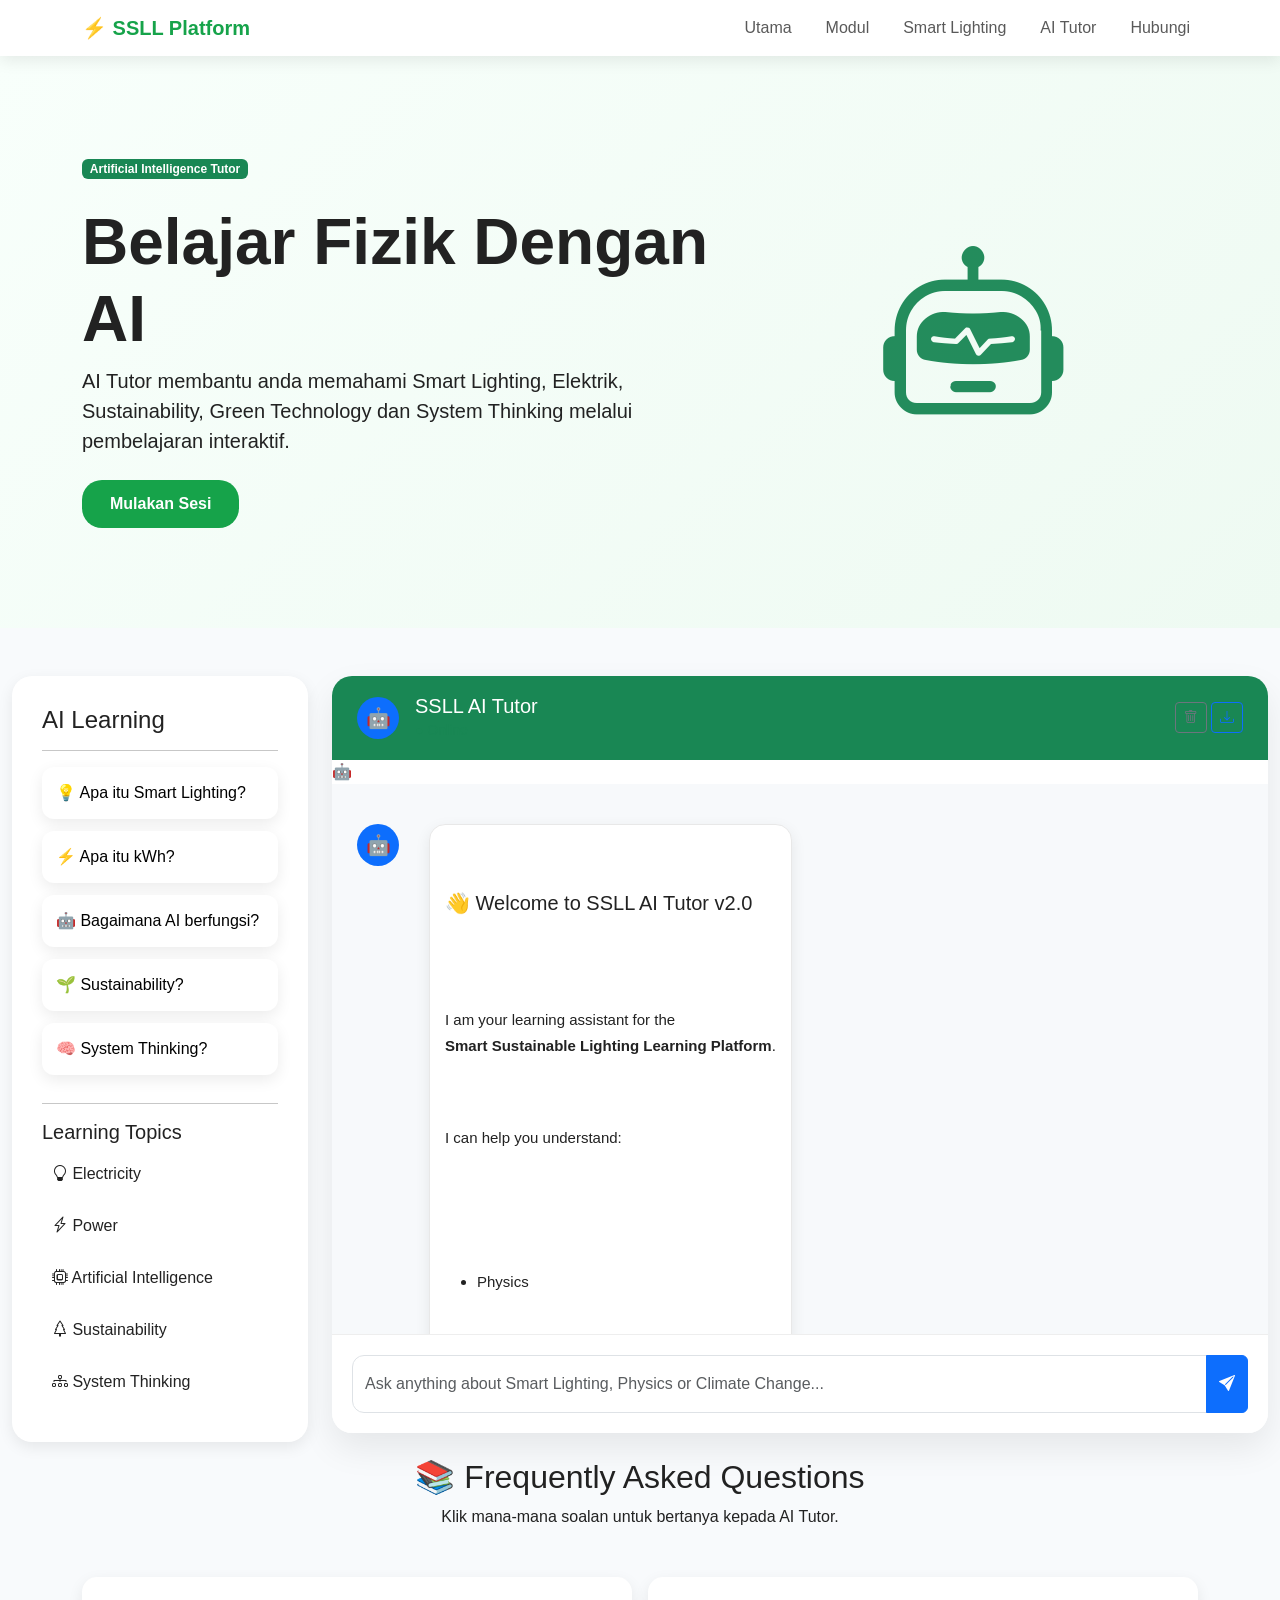
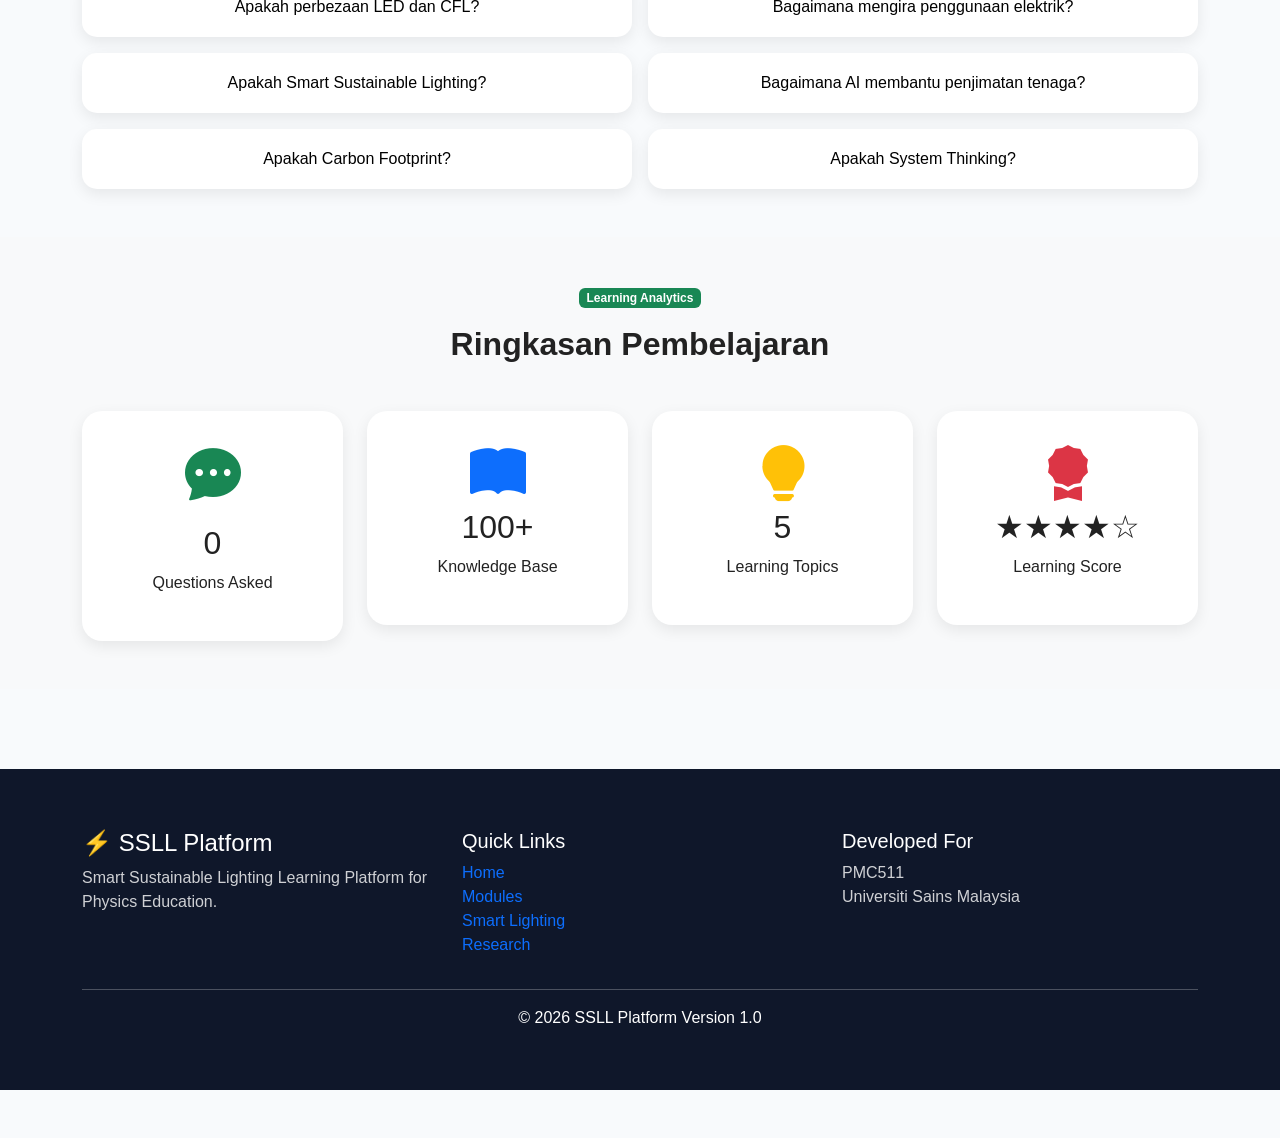
==== commit 07eb9e7f: "s" ====
--- a/pages/ai-tutor.html
+++ b/pages/ai-tutor.html
@@ -61,65 +61,25 @@
 
 <ul class="navbar-nav ms-auto">
 
-<li class="nav-item">
-
-<a class="nav-link"
-
-href="../index.html">
-
-Home
-
-</a>
-
-</li>
-
-<li class="nav-item">
-
-<a class="nav-link"
-
-href="modules.html">
-
-Modules
-
-</a>
-
-</li>
-
-<li class="nav-item">
-
-<a class="nav-link"
-
-href="smart-lighting.html">
-
-Smart Lighting
-
-</a>
-
-</li>
-
-<li class="nav-item">
-
-<a class="nav-link active"
-
-href="ai-tutor.html">
-
-AI Tutor
-
-</a>
-
-</li>
-
-<li class="nav-item">
-
-<a class="nav-link"
-
-href="research.html">
-
-Research
-
-</a>
-
-</li>
+    <li class="nav-item">
+        <a class="nav-link" href="../index.html">Utama</a>
+    </li>
+
+    <li class="nav-item">
+        <a class="nav-link" href="modules.html">Modul</a>
+    </li>
+
+    <li class="nav-item">
+        <a class="nav-link" href="smart-lighting.html">Smart Lighting</a>
+    </li>
+
+    <li class="nav-item">
+        <a class="nav-link" href="ai-tutor.html">AI Tutor</a>
+    </li>
+
+    <li class="nav-item">
+        <a class="nav-link" href="contact.html">Hubungi</a>
+    </li>
 
 </ul>
 
--- a/css/components/navbar.css
+++ b/css/components/navbar.css
@@ -30,4 +30,22 @@
 
 color:var(--primary);
 
+}
+/* ===== Navbar Menu Fix ===== */
+
+.ssll-navbar .navbar-nav{
+    display:flex;
+    flex-direction:row;
+    align-items:center;
+    gap:18px;
+    flex-wrap:nowrap;
+}
+
+.ssll-navbar .nav-item{
+    margin:0;
+}
+
+.ssll-navbar .nav-link{
+    white-space:nowrap;
+    padding:8px 0;
 }
